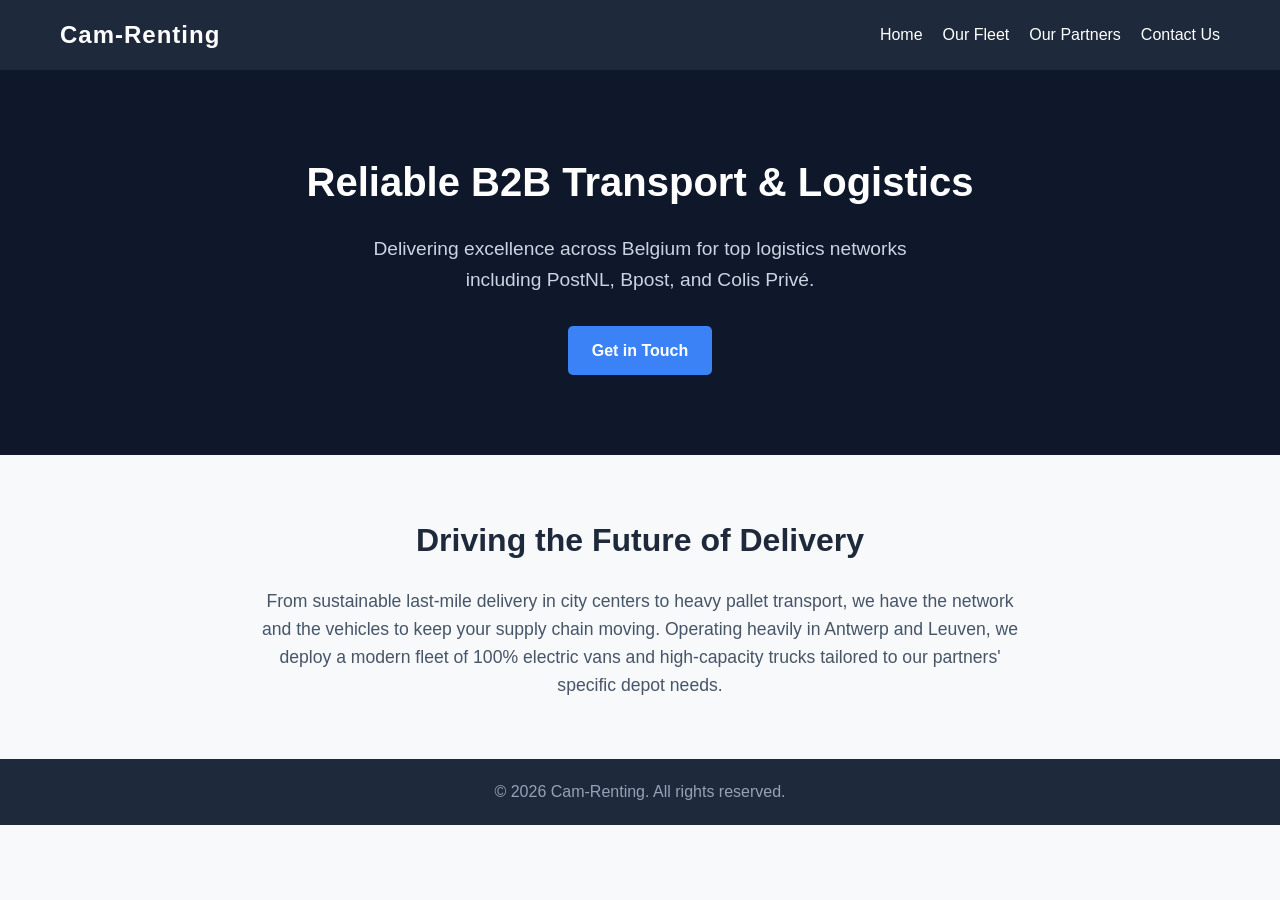
==== index.html @ 55a6c002 "Test Commit" ====
<!DOCTYPE html>
<html lang="en">
<head>
    <meta charset="UTF-8">
    <meta name="viewport" content="width=device-width, initial-scale=1.0">
    <title>Cam-Renting | Professional Transport & Logistics</title>
    <link rel="stylesheet" href="css/style.css">
</head>
<body>
    <header>
        <nav>
            <div class="logo"><strong>Cam-Renting</strong></div>
            <ul>
                <li><a href="index.html">Home</a></li>
                <li><a href="fleet.html">Our Fleet</a></li>
                <li><a href="partners.html">Our Partners</a></li>
                <li><a href="contact.html">Contact Us</a></li>
            </ul>
        </nav>
    </header>

    <main>
        <section class="hero">
            <h1>Reliable B2B Transport & Logistics</h1>
            <p>Delivering excellence across Belgium for top logistics networks including PostNL, Bpost, and Colis Privé.</p>
            <a href="contact.html" class="button">Get in Touch</a>
        </section>

        <section class="overview">
            <h2>Driving the Future of Delivery</h2>
            <p>From sustainable last-mile delivery in city centers to heavy pallet transport, we have the network and the vehicles to keep your supply chain moving. Operating heavily in Antwerp and Leuven, we deploy a modern fleet of 100% electric vans and high-capacity trucks tailored to our partners' specific depot needs.</p>
        </section>
    </main>

    <footer>
        <p>&copy; 2026 Cam-Renting. All rights reserved.</p>
    </footer>
</body>
</html>
---- css/style.css ----
/* Basic Reset */
* {
    margin: 0;
    padding: 0;
    box-sizing: border-box;
    font-family: 'Segoe UI', Tahoma, Geneva, Verdana, sans-serif;
}

body {
    line-height: 1.6;
    color: #333;
    background-color: #f8f9fa;
}

/* Navigation Bar */
header {
    background-color: #1e293b;
    color: white;
    padding: 1rem 0;
}

nav {
    display: flex;
    justify-content: space-between;
    align-items: center;
    max-width: 1200px;
    margin: 0 auto;
    padding: 0 20px;
}

.logo {
    font-size: 1.5rem;
    letter-spacing: 1px;
}

nav ul {
    list-style: none;
    display: flex;
    gap: 20px;
}

nav a {
    color: white;
    text-decoration: none;
    font-weight: 500;
    transition: color 0.3s;
}

nav a:hover {
    color: #3b82f6;
}

/* Hero Section */
.hero {
    background-color: #0f172a;
    color: white;
    text-align: center;
    padding: 80px 20px;
}

.hero h1 {
    font-size: 2.5rem;
    margin-bottom: 20px;
}

.hero p {
    font-size: 1.2rem;
    max-width: 600px;
    margin: 0 auto 30px auto;
    color: #cbd5e1;
}

.button {
    display: inline-block;
    background-color: #3b82f6;
    color: white;
    padding: 12px 24px;
    text-decoration: none;
    border-radius: 5px;
    font-weight: bold;
    transition: background-color 0.3s;
}

.button:hover {
    background-color: #2563eb;
}

/* Overview Section */
.overview {
    max-width: 800px;
    margin: 60px auto;
    padding: 0 20px;
    text-align: center;
}

.overview h2 {
    color: #1e293b;
    margin-bottom: 20px;
    font-size: 2rem;
}

.overview p {
    font-size: 1.1rem;
    color: #475569;
}

/* Footer */
footer {
    text-align: center;
    padding: 20px;
    background-color: #1e293b;
    color: #94a3b8;
    margin-top: 40px;
}
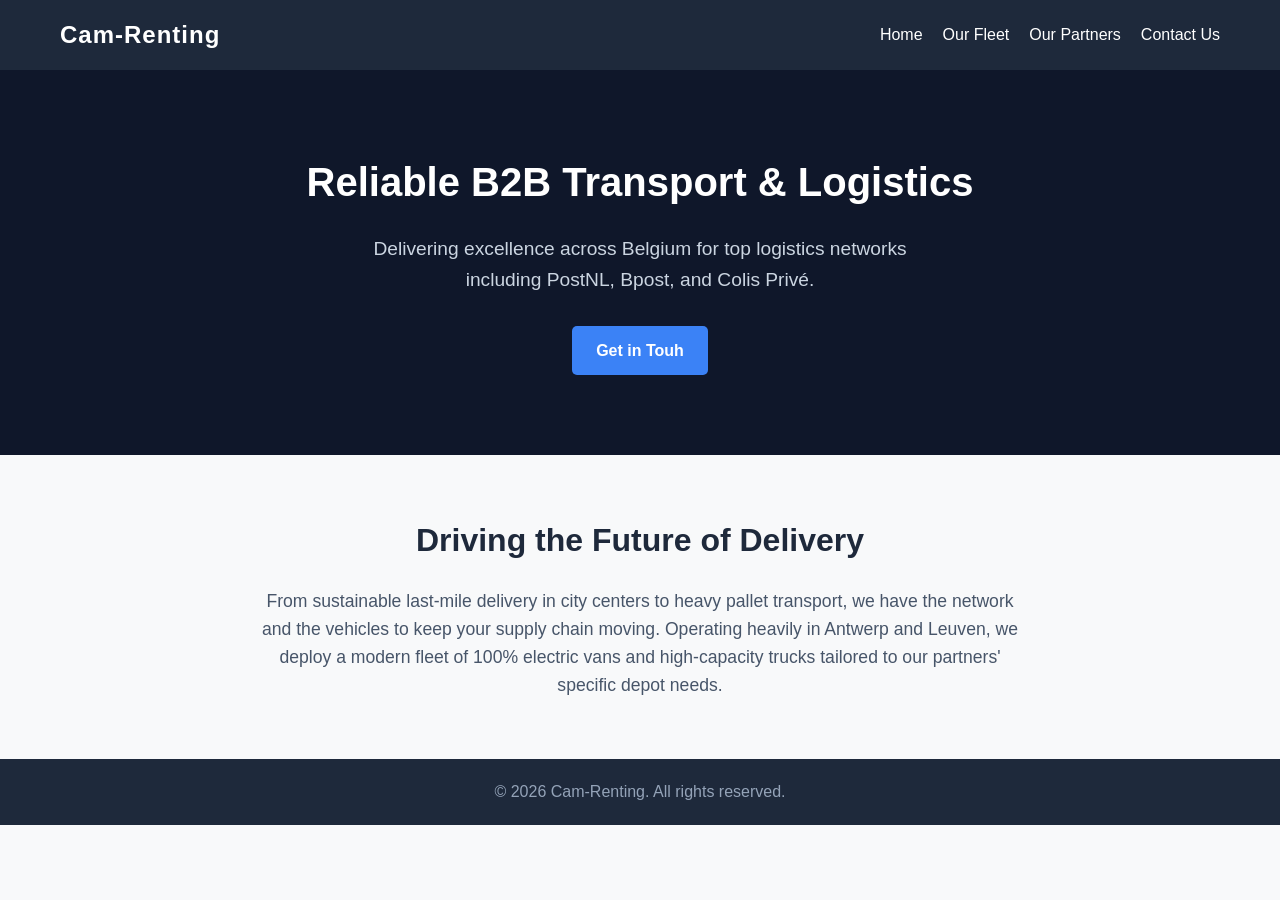
==== commit 3b6fe08b: "text" ====
--- a/index.html
+++ b/index.html
@@ -23,7 +23,7 @@
         <section class="hero">
             <h1>Reliable B2B Transport & Logistics</h1>
             <p>Delivering excellence across Belgium for top logistics networks including PostNL, Bpost, and Colis Privé.</p>
-            <a href="contact.html" class="button">Get in Touch</a>
+            <a href="contact.html" class="button">Get in Touh</a>
         </section>
 
         <section class="overview">
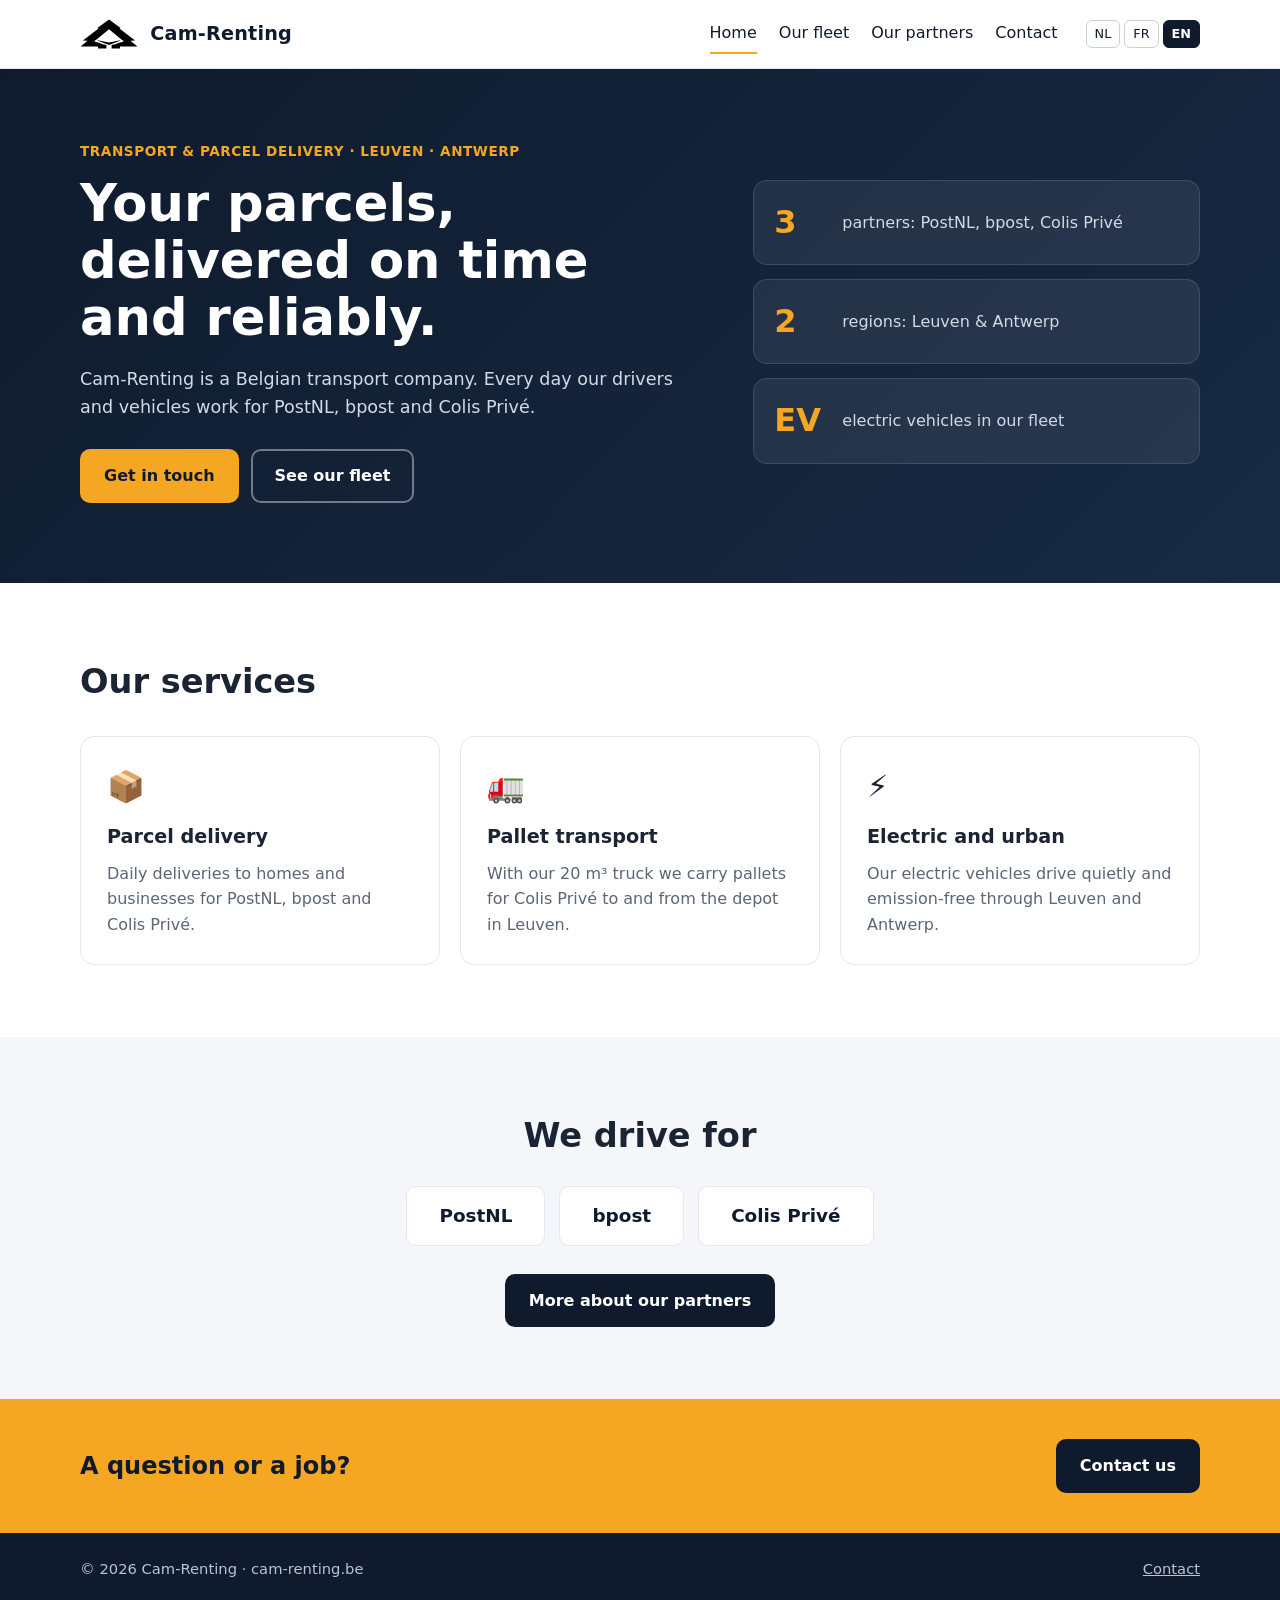
==== commit 867e1818: "Update" ====
--- a/index.html
+++ b/index.html
@@ -1,39 +1,102 @@
-<!DOCTYPE html>
-<html lang="en">
+<!doctype html>
+<html lang="nl">
 <head>
-    <meta charset="UTF-8">
-    <meta name="viewport" content="width=device-width, initial-scale=1.0">
-    <title>Cam-Renting | Professional Transport & Logistics</title>
-    <link rel="stylesheet" href="css/style.css">
+  <meta charset="utf-8">
+  <meta name="viewport" content="width=device-width, initial-scale=1">
+  <title>Cam-Renting – Transport & pakketlevering in Leuven en Antwerpen</title>
+  <meta name="description" content="Cam-Renting verzorgt pakketlevering en transport voor PostNL, bpost en Colis Privé in Leuven en Antwerpen, met bestelwagens, elektrische voertuigen en een 20 m³ camion.">
+  <link rel="icon" href="favicon.svg" type="image/svg+xml">
+  <link rel="stylesheet" href="css/style.css">
 </head>
 <body>
-    <header>
-        <nav>
-            <div class="logo"><strong>Cam-Renting</strong></div>
-            <ul>
-                <li><a href="index.html">Home</a></li>
-                <li><a href="fleet.html">Our Fleet</a></li>
-                <li><a href="partners.html">Our Partners</a></li>
-                <li><a href="contact.html">Contact Us</a></li>
-            </ul>
-        </nav>
-    </header>
 
-    <main>
-        <section class="hero">
-            <h1>Reliable B2B Transport & Logistics</h1>
-            <p>Delivering excellence across Belgium for top logistics networks including PostNL, Bpost, and Colis Privé.</p>
-            <a href="contact.html" class="button">Get in Touh</a>
-        </section>
+<header class="site-header">
+  <div class="wrap bar">
+    <a class="brand" href="index.html" aria-label="Cam-Renting">
+      <img src="logo.svg" alt="" width="56" height="29">
+      <span>Cam-Renting</span>
+    </a>
+    <button class="menu-btn" aria-label="Menu" aria-expanded="false" aria-controls="nav">☰</button>
+    <nav id="nav">
+      <a href="index.html" class="active" data-i18n="nav.home">Home</a>
+      <a href="fleet.html" data-i18n="nav.fleet">Onze vloot</a>
+      <a href="partners.html" data-i18n="nav.partners">Onze partners</a>
+      <a href="contact.html" data-i18n="nav.contact">Contact</a>
+      <div class="lang" role="group" aria-label="Taal / Langue / Language">
+        <button data-lang="nl">NL</button><button data-lang="fr">FR</button><button data-lang="en">EN</button>
+      </div>
+    </nav>
+  </div>
+</header>
 
-        <section class="overview">
-            <h2>Driving the Future of Delivery</h2>
-            <p>From sustainable last-mile delivery in city centers to heavy pallet transport, we have the network and the vehicles to keep your supply chain moving. Operating heavily in Antwerp and Leuven, we deploy a modern fleet of 100% electric vans and high-capacity trucks tailored to our partners' specific depot needs.</p>
-        </section>
-    </main>
+<main>
+  <section class="hero">
+    <div class="wrap hero-inner">
+      <div>
+        <p class="eyebrow" data-i18n="hero.eyebrow">Transport & pakketlevering · Leuven · Antwerpen</p>
+        <h1 data-i18n="hero.title">Uw pakketten, op tijd en betrouwbaar geleverd.</h1>
+        <p class="lead" data-i18n="hero.lead">Cam-Renting is een Belgisch transportbedrijf. Dagelijks rijden onze chauffeurs en voertuigen voor PostNL, bpost en Colis Privé.</p>
+        <div class="cta">
+          <a class="btn primary" href="contact.html" data-i18n="hero.cta1">Neem contact op</a>
+          <a class="btn ghost" href="fleet.html" data-i18n="hero.cta2">Bekijk onze vloot</a>
+        </div>
+      </div>
+      <ul class="stats" aria-label="Cam-Renting">
+        <li><strong>3</strong><span data-i18n="stats.clients">partners: PostNL, bpost, Colis Privé</span></li>
+        <li><strong>2</strong><span data-i18n="stats.cities">regio’s: Leuven & Antwerpen</span></li>
+        <li><strong>EV</strong><span data-i18n="stats.ev">elektrische voertuigen in onze vloot</span></li>
+      </ul>
+    </div>
+  </section>
 
-    <footer>
-        <p>&copy; 2026 Cam-Renting. All rights reserved.</p>
-    </footer>
+  <section class="section">
+    <div class="wrap">
+      <h2 data-i18n="services.title">Onze diensten</h2>
+      <div class="grid three">
+        <article class="card">
+          <div class="ico">📦</div>
+          <h3 data-i18n="services.s1t">Pakketlevering</h3>
+          <p data-i18n="services.s1d">Dagelijkse leveringen aan huis en aan bedrijven, voor PostNL, bpost en Colis Privé.</p>
+        </article>
+        <article class="card">
+          <div class="ico">🚛</div>
+          <h3 data-i18n="services.s2t">Palletvervoer</h3>
+          <p data-i18n="services.s2d">Met onze 20 m³ camion voeren we pallets voor Colis Privé aan en af naar het depot in Leuven.</p>
+        </article>
+        <article class="card">
+          <div class="ico">⚡</div>
+          <h3 data-i18n="services.s3t">Elektrisch en stedelijk</h3>
+          <p data-i18n="services.s3d">Onze elektrische voertuigen rijden stil en uitstootvrij door de steden Leuven en Antwerpen.</p>
+        </article>
+      </div>
+    </div>
+  </section>
+
+  <section class="section alt">
+    <div class="wrap partners">
+      <h2 data-i18n="partners.title">We rijden voor</h2>
+      <ul>
+        <li>PostNL</li><li>bpost</li><li>Colis Privé</li>
+      </ul>
+      <p><a class="btn dark" href="partners.html" data-i18n="partners.more">Meer over onze partners</a></p>
+    </div>
+  </section>
+
+  <section class="band">
+    <div class="wrap band-inner">
+      <h2 data-i18n="band.title">Een vraag of een opdracht?</h2>
+      <a class="btn dark" href="contact.html" data-i18n="band.cta">Contacteer ons</a>
+    </div>
+  </section>
+</main>
+
+<footer class="site-footer">
+  <div class="wrap foot">
+    <p>© <span id="year"></span> Cam-Renting · cam-renting.be</p>
+    <p><a href="contact.html" data-i18n="nav.contact">Contact</a></p>
+  </div>
+</footer>
+
+<script src="js/script.js"></script>
 </body>
-</html>+</html>
--- a/css/style.css
+++ b/css/style.css
@@ -1,114 +1,136 @@
-/* Basic Reset */
-* {
-    margin: 0;
-    padding: 0;
-    box-sizing: border-box;
-    font-family: 'Segoe UI', Tahoma, Geneva, Verdana, sans-serif;
+:root {
+  --navy: #0f1b2d;
+  --navy-2: #182a44;
+  --amber: #f5a623;
+  --amber-d: #d98f10;
+  --ink: #1b2433;
+  --muted: #5b6676;
+  --line: #e3e8ef;
+  --bg: #ffffff;
+  --bg-alt: #f4f6fa;
+  --green: #1f9d6b;
+  --radius: 14px;
 }
 
+* { box-sizing: border-box; }
+html { scroll-behavior: smooth; }
 body {
-    line-height: 1.6;
-    color: #333;
-    background-color: #f8f9fa;
+  margin: 0;
+  font-family: system-ui, -apple-system, "Segoe UI", Roboto, Arial, sans-serif;
+  color: var(--ink);
+  background: var(--bg);
+  line-height: 1.6;
 }
+img, svg { max-width: 100%; }
+a { color: inherit; }
+.wrap { width: min(1120px, 100% - 32px); margin-inline: auto; }
 
-/* Navigation Bar */
-header {
-    background-color: #1e293b;
-    color: white;
-    padding: 1rem 0;
+/* header */
+.site-header { position: sticky; top: 0; z-index: 20; background: #fff; color: var(--navy); border-bottom: 1px solid var(--line); }
+.bar { display: flex; align-items: center; justify-content: space-between; min-height: 68px; gap: 16px; }
+.brand { display: flex; align-items: center; gap: 12px; text-decoration: none; font-weight: 800; font-size: 1.2rem; letter-spacing: .01em; }
+.brand img { display: block; height: 30px; width: auto; }
+nav { display: flex; align-items: center; gap: 22px; }
+nav > a { text-decoration: none; font-weight: 500; padding: 6px 0; border-bottom: 2px solid transparent; }
+nav > a:hover, nav > a.active { border-color: var(--amber); }
+.lang { display: flex; gap: 4px; margin-left: 6px; }
+.lang button {
+  font: inherit; font-size: .8rem; cursor: pointer; color: var(--navy); background: transparent;
+  border: 1px solid #c9d1dd; border-radius: 6px; padding: 3px 8px;
 }
+.lang button.on { background: var(--navy); border-color: var(--navy); color: #fff; font-weight: 700; }
+.menu-btn { display: none; background: none; border: 0; color: var(--navy); font-size: 1.6rem; cursor: pointer; }
 
-nav {
-    display: flex;
-    justify-content: space-between;
-    align-items: center;
-    max-width: 1200px;
-    margin: 0 auto;
-    padding: 0 20px;
+/* hero */
+.hero { background: linear-gradient(135deg, var(--navy) 0%, var(--navy-2) 100%); color: #fff; padding: 72px 0 80px; }
+.hero-inner { display: grid; grid-template-columns: 1.4fr 1fr; gap: 48px; align-items: center; }
+.eyebrow { color: var(--amber); font-weight: 600; letter-spacing: .04em; text-transform: uppercase; font-size: .85rem; margin: 0 0 12px; }
+.hero h1 { font-size: clamp(2rem, 4.5vw, 3.2rem); line-height: 1.12; margin: 0 0 18px; }
+.lead { font-size: 1.1rem; color: #d3dae6; max-width: 56ch; margin: 0 0 28px; }
+.cta { display: flex; flex-wrap: wrap; gap: 12px; }
+.btn {
+  display: inline-block; padding: 12px 22px; border-radius: 10px; font: inherit; font-weight: 600;
+  text-decoration: none; cursor: pointer; border: 2px solid transparent;
 }
+.btn.primary { background: var(--amber); color: var(--navy); }
+.btn.primary:hover { background: var(--amber-d); }
+.btn.ghost { border-color: rgba(255,255,255,.4); color: #fff; }
+.btn.ghost:hover { background: rgba(255,255,255,.1); }
+.btn.dark { background: var(--navy); color: #fff; }
+.btn.dark:hover { background: var(--navy-2); }
 
-.logo {
-    font-size: 1.5rem;
-    letter-spacing: 1px;
+.stats { list-style: none; margin: 0; padding: 0; display: grid; gap: 14px; }
+.stats li { background: rgba(255,255,255,.07); border: 1px solid rgba(255,255,255,.12); border-radius: var(--radius); padding: 16px 20px; display: flex; align-items: center; gap: 16px; }
+.stats strong { font-size: 2rem; color: var(--amber); min-width: 52px; }
+.stats span { color: #d3dae6; }
+
+/* sections */
+.section { padding: 72px 0; }
+.section.alt { background: var(--bg-alt); }
+.section h2 { font-size: clamp(1.5rem, 3vw, 2.1rem); margin: 0 0 12px; }
+.grid { display: grid; gap: 20px; margin-top: 28px; }
+.grid.three { grid-template-columns: repeat(3, 1fr); }
+.grid.fleet { grid-template-columns: repeat(2, 1fr); margin-top: 0; }
+.card { background: #fff; border: 1px solid var(--line); border-radius: var(--radius); padding: 26px; }
+.card h3 { margin: 0 0 8px; font-size: 1.2rem; }
+.card p { margin: 0; color: var(--muted); }
+.ico { font-size: 1.9rem; margin-bottom: 10px; }
+.partner h2 { font-size: 1.5rem; margin-bottom: 10px; }
+
+.vehicle { position: relative; display: grid; grid-template-columns: 120px 1fr; column-gap: 20px; align-items: center; }
+.vehicle .tag { grid-column: 1 / -1; justify-self: start; background: var(--navy); color: #fff; font-size: .78rem; font-weight: 600; padding: 3px 10px; border-radius: 99px; margin-bottom: 14px; }
+.vehicle.ev .tag { background: var(--green); }
+.vehicle .van { grid-row: 2 / span 2; width: 120px; color: var(--navy); }
+.vehicle.ev .van { color: var(--green); }
+.vehicle h3 small { font-weight: 500; color: var(--muted); font-size: .85em; }
+.vehicle.wide { grid-column: 1 / -1; }
+
+.partners { text-align: center; }
+.partners ul { list-style: none; display: flex; flex-wrap: wrap; justify-content: center; gap: 14px; padding: 0; margin: 24px 0 28px; }
+.partners li { border: 1px solid var(--line); border-radius: 10px; padding: 14px 32px; font-weight: 700; font-size: 1.15rem; color: var(--navy); background: #fff; }
+.partners p { margin: 0; }
+
+.band { background: var(--amber); color: var(--navy); padding: 40px 0; }
+.band-inner { display: flex; flex-wrap: wrap; align-items: center; justify-content: space-between; gap: 16px; }
+.band h2 { margin: 0; font-size: 1.5rem; }
+
+/* inner pages */
+.page-title { background: var(--navy); color: #fff; padding: 52px 0; }
+.page-title h1 { margin: 0 0 8px; font-size: 2.2rem; }
+.page-title .lead { margin: 0; }
+
+/* contact */
+.contact-grid { display: grid; grid-template-columns: 1fr 1.4fr; gap: 24px; align-items: start; }
+.contact-grid .card h2 { font-size: 1.4rem; }
+.info dl { margin: 0; }
+.info dt { font-size: .8rem; text-transform: uppercase; letter-spacing: .05em; color: var(--muted); margin-top: 16px; }
+.info dd { margin: 2px 0 0; font-weight: 600; }
+.info a { color: var(--navy); }
+.form label { display: block; font-weight: 600; margin: 14px 0 6px; font-size: .92rem; }
+.form input, .form textarea {
+  width: 100%; font: inherit; padding: 10px 12px; border: 1px solid #c9d1dd; border-radius: 8px; background: #fff;
 }
+.form input:focus, .form textarea:focus { outline: 2px solid var(--amber); border-color: var(--amber); }
+.form .btn { margin-top: 20px; }
+.note { margin-top: 12px; font-size: .92rem; }
+.note.err { color: #b3261e; }
 
-nav ul {
-    list-style: none;
-    display: flex;
-    gap: 20px;
+/* footer */
+.site-footer { background: var(--navy); color: #b9c3d4; padding: 24px 0; font-size: .92rem; }
+.foot { display: flex; justify-content: space-between; flex-wrap: wrap; gap: 8px; }
+.foot p { margin: 0; }
+
+/* mobile */
+@media (max-width: 820px) {
+  .menu-btn { display: block; }
+  nav {
+    display: none; position: absolute; top: 68px; left: 0; right: 0; background: #fff; border-bottom: 1px solid var(--line);
+    flex-direction: column; align-items: flex-start; padding: 16px; gap: 14px;
+  }
+  nav.open { display: flex; }
+  .hero-inner, .contact-grid, .grid.three, .grid.fleet { grid-template-columns: 1fr; }
+  .hero { padding: 48px 0 56px; }
+  .section { padding: 52px 0; }
+  .vehicle { grid-template-columns: 90px 1fr; }
+  .vehicle .van { width: 90px; }
 }
-
-nav a {
-    color: white;
-    text-decoration: none;
-    font-weight: 500;
-    transition: color 0.3s;
-}
-
-nav a:hover {
-    color: #3b82f6;
-}
-
-/* Hero Section */
-.hero {
-    background-color: #0f172a;
-    color: white;
-    text-align: center;
-    padding: 80px 20px;
-}
-
-.hero h1 {
-    font-size: 2.5rem;
-    margin-bottom: 20px;
-}
-
-.hero p {
-    font-size: 1.2rem;
-    max-width: 600px;
-    margin: 0 auto 30px auto;
-    color: #cbd5e1;
-}
-
-.button {
-    display: inline-block;
-    background-color: #3b82f6;
-    color: white;
-    padding: 12px 24px;
-    text-decoration: none;
-    border-radius: 5px;
-    font-weight: bold;
-    transition: background-color 0.3s;
-}
-
-.button:hover {
-    background-color: #2563eb;
-}
-
-/* Overview Section */
-.overview {
-    max-width: 800px;
-    margin: 60px auto;
-    padding: 0 20px;
-    text-align: center;
-}
-
-.overview h2 {
-    color: #1e293b;
-    margin-bottom: 20px;
-    font-size: 2rem;
-}
-
-.overview p {
-    font-size: 1.1rem;
-    color: #475569;
-}
-
-/* Footer */
-footer {
-    text-align: center;
-    padding: 20px;
-    background-color: #1e293b;
-    color: #94a3b8;
-    margin-top: 40px;
-}
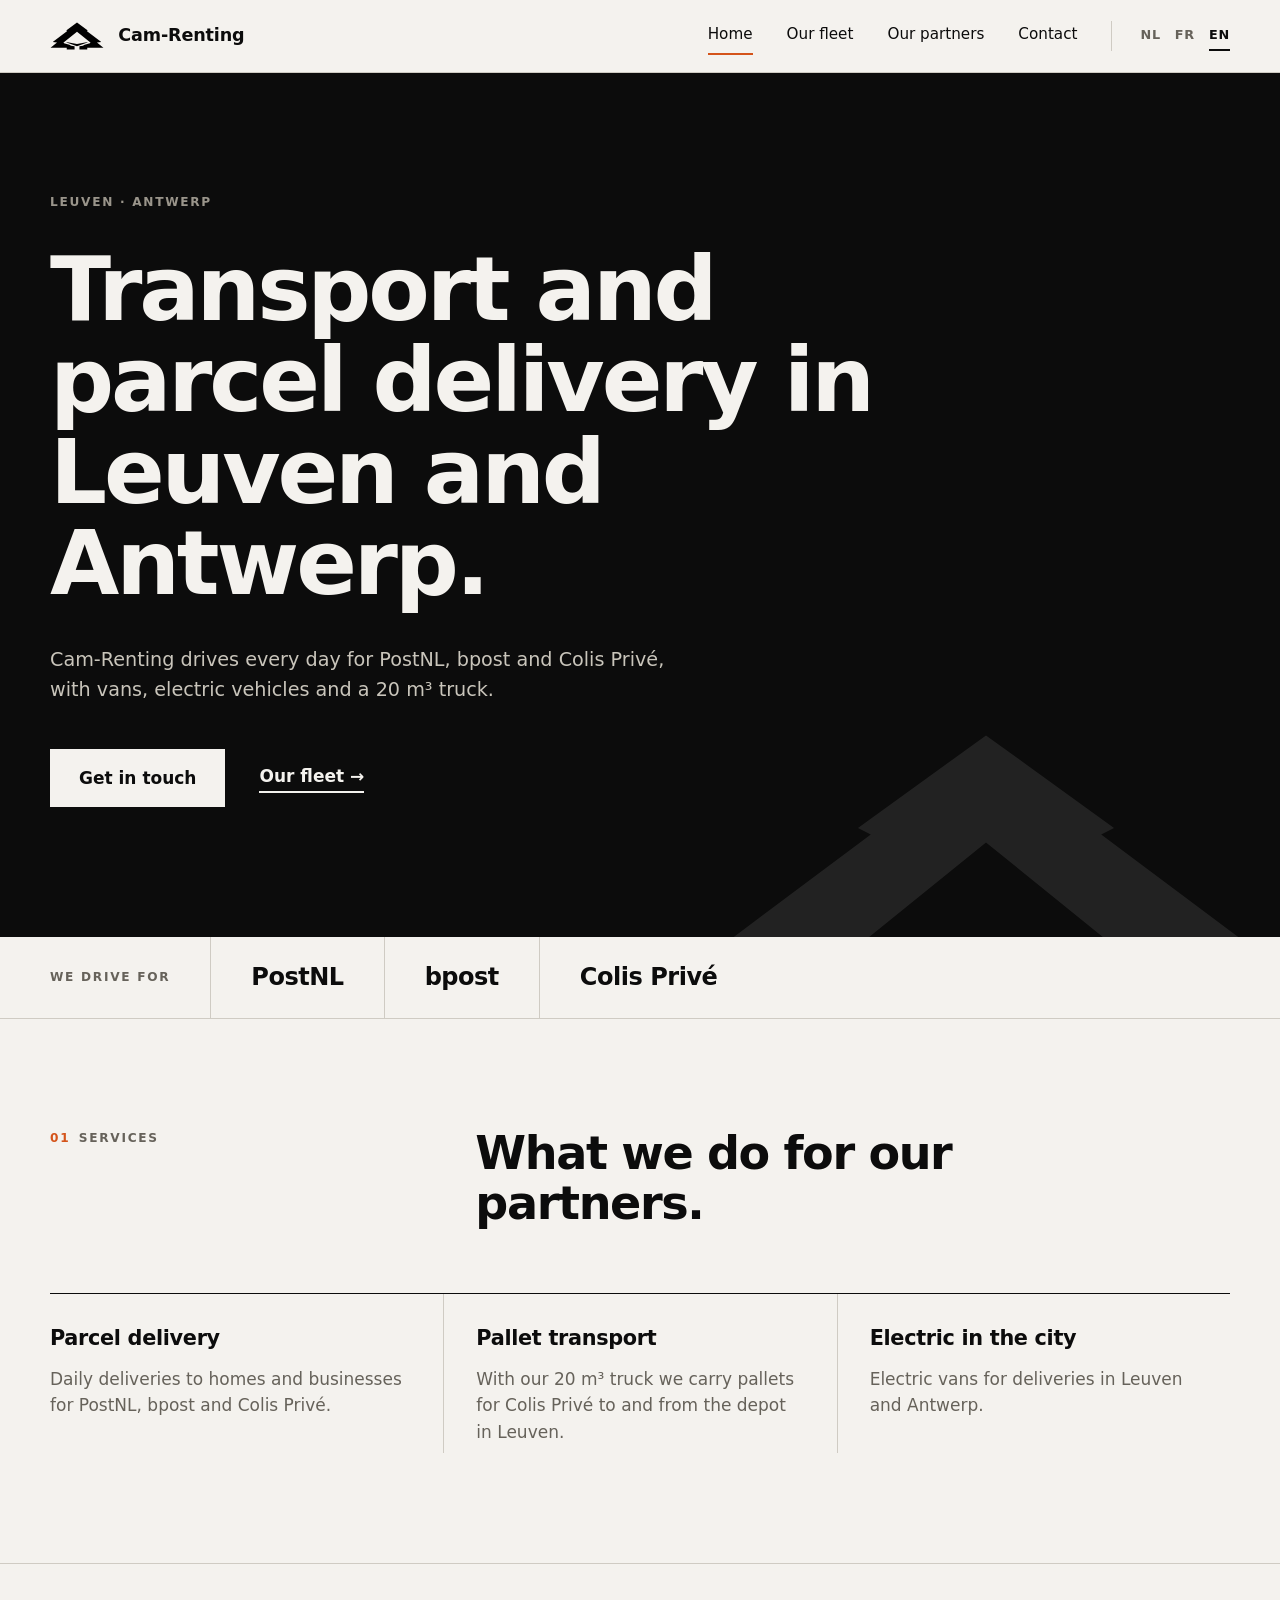
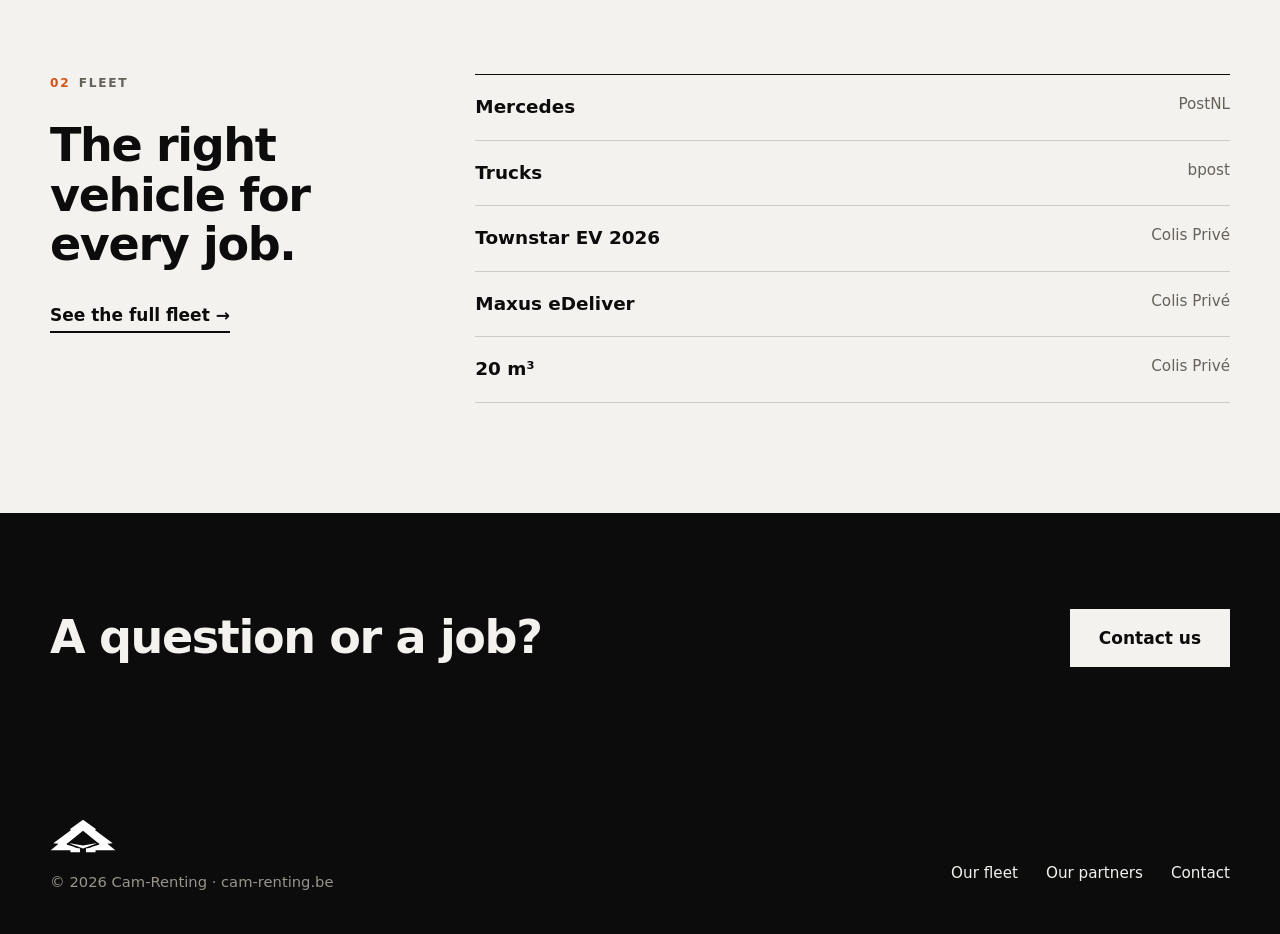
==== commit aaae1913: "yes" ====
--- a/index.html
+++ b/index.html
@@ -3,8 +3,8 @@
 <head>
   <meta charset="utf-8">
   <meta name="viewport" content="width=device-width, initial-scale=1">
-  <title>Cam-Renting – Transport & pakketlevering in Leuven en Antwerpen</title>
-  <meta name="description" content="Cam-Renting verzorgt pakketlevering en transport voor PostNL, bpost en Colis Privé in Leuven en Antwerpen, met bestelwagens, elektrische voertuigen en een 20 m³ camion.">
+  <title>Cam-Renting – Transport en pakketlevering in Leuven en Antwerpen</title>
+  <meta name="description" content="Cam-Renting rijdt dagelijks voor PostNL, bpost en Colis Privé in Leuven en Antwerpen, met bestelwagens, elektrische voertuigen en een camion van 20 m³.">
   <link rel="icon" href="favicon.svg" type="image/svg+xml">
   <link rel="stylesheet" href="css/style.css">
 </head>
@@ -13,10 +13,10 @@
 <header class="site-header">
   <div class="wrap bar">
     <a class="brand" href="index.html" aria-label="Cam-Renting">
-      <img src="logo.svg" alt="" width="56" height="29">
+      <img src="logo.svg" alt="" width="55" height="28">
       <span>Cam-Renting</span>
     </a>
-    <button class="menu-btn" aria-label="Menu" aria-expanded="false" aria-controls="nav">☰</button>
+    <button class="menu-btn" aria-label="Menu" aria-expanded="false" aria-controls="nav" data-i18n="nav.menu">Menu</button>
     <nav id="nav">
       <a href="index.html" class="active" data-i18n="nav.home">Home</a>
       <a href="fleet.html" data-i18n="nav.fleet">Onze vloot</a>
@@ -31,69 +31,84 @@
 
 <main>
   <section class="hero">
-    <div class="wrap hero-inner">
-      <div>
-        <p class="eyebrow" data-i18n="hero.eyebrow">Transport & pakketlevering · Leuven · Antwerpen</p>
-        <h1 data-i18n="hero.title">Uw pakketten, op tijd en betrouwbaar geleverd.</h1>
-        <p class="lead" data-i18n="hero.lead">Cam-Renting is een Belgisch transportbedrijf. Dagelijks rijden onze chauffeurs en voertuigen voor PostNL, bpost en Colis Privé.</p>
-        <div class="cta">
-          <a class="btn primary" href="contact.html" data-i18n="hero.cta1">Neem contact op</a>
-          <a class="btn ghost" href="fleet.html" data-i18n="hero.cta2">Bekijk onze vloot</a>
-        </div>
+    <img class="mark" src="logo.svg" alt="">
+    <div class="wrap">
+      <p class="label" data-i18n="hero.eyebrow">Leuven · Antwerpen</p>
+      <h1 data-i18n="hero.title">Transport en pakketlevering in Leuven en Antwerpen.</h1>
+      <p class="lead" data-i18n="hero.lead">Cam-Renting rijdt dagelijks voor PostNL, bpost en Colis Privé, met bestelwagens, elektrische voertuigen en een camion van 20 m³.</p>
+      <div class="cta">
+        <a class="btn light" href="contact.html" data-i18n="hero.cta1">Neem contact op</a>
+        <a class="link" href="fleet.html" data-i18n="hero.cta2">Onze vloot</a>
       </div>
-      <ul class="stats" aria-label="Cam-Renting">
-        <li><strong>3</strong><span data-i18n="stats.clients">partners: PostNL, bpost, Colis Privé</span></li>
-        <li><strong>2</strong><span data-i18n="stats.cities">regio’s: Leuven & Antwerpen</span></li>
-        <li><strong>EV</strong><span data-i18n="stats.ev">elektrische voertuigen in onze vloot</span></li>
-      </ul>
+    </div>
+  </section>
+
+  <section class="clients">
+    <div class="wrap">
+      <p class="label" data-i18n="clients.label">Wij rijden voor</p>
+      <ul><li>PostNL</li><li>bpost</li><li>Colis Privé</li></ul>
     </div>
   </section>
 
   <section class="section">
     <div class="wrap">
-      <h2 data-i18n="services.title">Onze diensten</h2>
-      <div class="grid three">
-        <article class="card">
-          <div class="ico">📦</div>
+      <div class="section-head">
+        <p class="label"><b>01</b><span data-i18n="services.label">Diensten</span></p>
+        <h2 data-i18n="services.title">Wat we voor onze partners doen.</h2>
+      </div>
+      <div class="cols">
+        <div class="col">
           <h3 data-i18n="services.s1t">Pakketlevering</h3>
           <p data-i18n="services.s1d">Dagelijkse leveringen aan huis en aan bedrijven, voor PostNL, bpost en Colis Privé.</p>
-        </article>
-        <article class="card">
-          <div class="ico">🚛</div>
+        </div>
+        <div class="col">
           <h3 data-i18n="services.s2t">Palletvervoer</h3>
-          <p data-i18n="services.s2d">Met onze 20 m³ camion voeren we pallets voor Colis Privé aan en af naar het depot in Leuven.</p>
-        </article>
-        <article class="card">
-          <div class="ico">⚡</div>
-          <h3 data-i18n="services.s3t">Elektrisch en stedelijk</h3>
-          <p data-i18n="services.s3d">Onze elektrische voertuigen rijden stil en uitstootvrij door de steden Leuven en Antwerpen.</p>
-        </article>
+          <p data-i18n="services.s2d">Met onze camion van 20 m³ voeren we pallets voor Colis Privé aan en af naar het depot in Leuven.</p>
+        </div>
+        <div class="col">
+          <h3 data-i18n="services.s3t">Elektrisch in de stad</h3>
+          <p data-i18n="services.s3d">Elektrische bestelwagens voor leveringen in Leuven en Antwerpen.</p>
+        </div>
       </div>
     </div>
   </section>
 
-  <section class="section alt">
-    <div class="wrap partners">
-      <h2 data-i18n="partners.title">We rijden voor</h2>
+  <section class="section">
+    <div class="wrap teaser">
+      <div>
+        <p class="label"><b>02</b><span data-i18n="fleet.label">Vloot</span></p>
+        <h2 data-i18n="fleet.teaser">Het juiste voertuig voor elke opdracht.</h2>
+        <a class="link" href="fleet.html" data-i18n="fleet.all">Bekijk de volledige vloot</a>
+      </div>
       <ul>
-        <li>PostNL</li><li>bpost</li><li>Colis Privé</li>
+        <li><b>Mercedes</b> <span>PostNL</span></li>
+        <li><b data-i18n="fleet.v2t">Vrachtwagens</b> <span>bpost</span></li>
+        <li><b>Townstar EV 2026</b> <span>Colis Privé</span></li>
+        <li><b>Maxus eDeliver</b> <span>Colis Privé</span></li>
+        <li><b>20 m³</b> <span>Colis Privé</span></li>
       </ul>
-      <p><a class="btn dark" href="partners.html" data-i18n="partners.more">Meer over onze partners</a></p>
     </div>
   </section>
 
-  <section class="band">
-    <div class="wrap band-inner">
+  <section class="cta-band">
+    <div class="wrap">
       <h2 data-i18n="band.title">Een vraag of een opdracht?</h2>
-      <a class="btn dark" href="contact.html" data-i18n="band.cta">Contacteer ons</a>
+      <a class="btn light" href="contact.html" data-i18n="band.cta">Contacteer ons</a>
     </div>
   </section>
 </main>
 
 <footer class="site-footer">
   <div class="wrap foot">
-    <p>© <span id="year"></span> Cam-Renting · cam-renting.be</p>
-    <p><a href="contact.html" data-i18n="nav.contact">Contact</a></p>
+    <div>
+      <img src="logo.svg" alt="Cam-Renting" width="66" height="34">
+      <p>© <span id="year"></span> Cam-Renting · cam-renting.be</p>
+    </div>
+    <nav>
+      <a href="fleet.html" data-i18n="nav.fleet">Onze vloot</a>
+      <a href="partners.html" data-i18n="nav.partners">Onze partners</a>
+      <a href="contact.html" data-i18n="nav.contact">Contact</a>
+    </nav>
   </div>
 </footer>
 
--- a/css/style.css
+++ b/css/style.css
@@ -1,136 +1,178 @@
 :root {
-  --navy: #0f1b2d;
-  --navy-2: #182a44;
-  --amber: #f5a623;
-  --amber-d: #d98f10;
-  --ink: #1b2433;
-  --muted: #5b6676;
-  --line: #e3e8ef;
-  --bg: #ffffff;
-  --bg-alt: #f4f6fa;
-  --green: #1f9d6b;
-  --radius: 14px;
+  --ink: #0c0c0c;
+  --paper: #f4f2ee;
+  --white: #ffffff;
+  --rule: #cfcbc3;
+  --muted: #66625a;
+  --accent: #d4541a;
+  --max: 1180px;
 }
 
 * { box-sizing: border-box; }
 html { scroll-behavior: smooth; }
 body {
   margin: 0;
-  font-family: system-ui, -apple-system, "Segoe UI", Roboto, Arial, sans-serif;
+  font-family: system-ui, -apple-system, "Segoe UI", Roboto, "Helvetica Neue", Arial, sans-serif;
+  font-size: 17px;
+  line-height: 1.55;
   color: var(--ink);
-  background: var(--bg);
-  line-height: 1.6;
+  background: var(--paper);
+  -webkit-font-smoothing: antialiased;
 }
-img, svg { max-width: 100%; }
+img { max-width: 100%; display: block; }
 a { color: inherit; }
-.wrap { width: min(1120px, 100% - 32px); margin-inline: auto; }
+h1, h2, h3, p { margin: 0; }
+.wrap { width: min(var(--max), 100% - 48px); margin-inline: auto; }
 
-/* header */
-.site-header { position: sticky; top: 0; z-index: 20; background: #fff; color: var(--navy); border-bottom: 1px solid var(--line); }
-.bar { display: flex; align-items: center; justify-content: space-between; min-height: 68px; gap: 16px; }
-.brand { display: flex; align-items: center; gap: 12px; text-decoration: none; font-weight: 800; font-size: 1.2rem; letter-spacing: .01em; }
-.brand img { display: block; height: 30px; width: auto; }
-nav { display: flex; align-items: center; gap: 22px; }
-nav > a { text-decoration: none; font-weight: 500; padding: 6px 0; border-bottom: 2px solid transparent; }
-nav > a:hover, nav > a.active { border-color: var(--amber); }
-.lang { display: flex; gap: 4px; margin-left: 6px; }
+.label {
+  font-size: .76rem; letter-spacing: .14em; text-transform: uppercase; color: var(--muted); font-weight: 600;
+}
+.label b { color: var(--accent); margin-right: .7em; font-weight: 700; }
+
+/* ---------- header ---------- */
+.site-header { position: sticky; top: 0; z-index: 30; background: var(--paper); border-bottom: 1px solid var(--rule); }
+.bar { display: flex; align-items: center; justify-content: space-between; height: 72px; gap: 24px; }
+.brand { display: flex; align-items: center; gap: 14px; text-decoration: none; font-weight: 700; font-size: 1.1rem; letter-spacing: -.01em; }
+.brand img { height: 28px; width: auto; }
+nav { display: flex; align-items: center; gap: 34px; }
+nav > a { text-decoration: none; font-size: .95rem; font-weight: 500; padding: 6px 0; border-bottom: 2px solid transparent; }
+nav > a:hover { border-color: var(--ink); }
+nav > a.active { border-color: var(--accent); }
+.lang { display: flex; gap: 14px; padding-left: 28px; border-left: 1px solid var(--rule); }
 .lang button {
-  font: inherit; font-size: .8rem; cursor: pointer; color: var(--navy); background: transparent;
-  border: 1px solid #c9d1dd; border-radius: 6px; padding: 3px 8px;
+  font: inherit; font-size: .8rem; font-weight: 600; letter-spacing: .06em; cursor: pointer;
+  color: var(--muted); background: none; border: 0; padding: 4px 0; border-bottom: 2px solid transparent;
 }
-.lang button.on { background: var(--navy); border-color: var(--navy); color: #fff; font-weight: 700; }
-.menu-btn { display: none; background: none; border: 0; color: var(--navy); font-size: 1.6rem; cursor: pointer; }
+.lang button:hover { color: var(--ink); }
+.lang button.on { color: var(--ink); border-color: var(--ink); }
+.menu-btn { display: none; background: none; border: 0; padding: 8px 0; font: inherit; font-weight: 600; cursor: pointer; color: var(--ink); }
 
-/* hero */
-.hero { background: linear-gradient(135deg, var(--navy) 0%, var(--navy-2) 100%); color: #fff; padding: 72px 0 80px; }
-.hero-inner { display: grid; grid-template-columns: 1.4fr 1fr; gap: 48px; align-items: center; }
-.eyebrow { color: var(--amber); font-weight: 600; letter-spacing: .04em; text-transform: uppercase; font-size: .85rem; margin: 0 0 12px; }
-.hero h1 { font-size: clamp(2rem, 4.5vw, 3.2rem); line-height: 1.12; margin: 0 0 18px; }
-.lead { font-size: 1.1rem; color: #d3dae6; max-width: 56ch; margin: 0 0 28px; }
-.cta { display: flex; flex-wrap: wrap; gap: 12px; }
+/* ---------- buttons / links ---------- */
 .btn {
-  display: inline-block; padding: 12px 22px; border-radius: 10px; font: inherit; font-weight: 600;
-  text-decoration: none; cursor: pointer; border: 2px solid transparent;
+  display: inline-block; padding: 15px 28px; font: inherit; font-weight: 600; text-decoration: none;
+  cursor: pointer; border: 1px solid transparent; transition: background .15s, color .15s;
 }
-.btn.primary { background: var(--amber); color: var(--navy); }
-.btn.primary:hover { background: var(--amber-d); }
-.btn.ghost { border-color: rgba(255,255,255,.4); color: #fff; }
-.btn.ghost:hover { background: rgba(255,255,255,.1); }
-.btn.dark { background: var(--navy); color: #fff; }
-.btn.dark:hover { background: var(--navy-2); }
+.btn.light { background: var(--paper); color: var(--ink); }
+.btn.light:hover { background: var(--white); }
+.btn.dark { background: var(--ink); color: var(--paper); }
+.btn.dark:hover { background: #2a2a2a; }
+.link { font-weight: 600; text-decoration: none; border-bottom: 2px solid currentColor; padding-bottom: 2px; }
+.link::after { content: " \2192"; }
+.link:hover { color: var(--accent); }
 
-.stats { list-style: none; margin: 0; padding: 0; display: grid; gap: 14px; }
-.stats li { background: rgba(255,255,255,.07); border: 1px solid rgba(255,255,255,.12); border-radius: var(--radius); padding: 16px 20px; display: flex; align-items: center; gap: 16px; }
-.stats strong { font-size: 2rem; color: var(--amber); min-width: 52px; }
-.stats span { color: #d3dae6; }
+/* ---------- hero ---------- */
+.hero { position: relative; overflow: hidden; background: var(--ink); color: var(--paper); padding: 120px 0 130px; }
+.hero .mark { position: absolute; right: -2%; bottom: -14%; width: min(640px, 62vw); filter: invert(1); opacity: .09; pointer-events: none; }
+.hero .wrap { position: relative; }
+.hero .label { color: #9a958b; margin-bottom: 32px; }
+.hero h1 { font-size: clamp(2.6rem, 7vw, 5.6rem); line-height: 1.02; letter-spacing: -.035em; font-weight: 700; max-width: 14ch; }
+.hero .lead { margin-top: 36px; max-width: 52ch; font-size: 1.2rem; color: #c9c5bb; }
+.hero .cta { margin-top: 44px; display: flex; flex-wrap: wrap; align-items: center; gap: 34px; }
+.hero .link:hover { color: var(--paper); border-color: var(--accent); }
 
-/* sections */
-.section { padding: 72px 0; }
-.section.alt { background: var(--bg-alt); }
-.section h2 { font-size: clamp(1.5rem, 3vw, 2.1rem); margin: 0 0 12px; }
-.grid { display: grid; gap: 20px; margin-top: 28px; }
-.grid.three { grid-template-columns: repeat(3, 1fr); }
-.grid.fleet { grid-template-columns: repeat(2, 1fr); margin-top: 0; }
-.card { background: #fff; border: 1px solid var(--line); border-radius: var(--radius); padding: 26px; }
-.card h3 { margin: 0 0 8px; font-size: 1.2rem; }
-.card p { margin: 0; color: var(--muted); }
-.ico { font-size: 1.9rem; margin-bottom: 10px; }
-.partner h2 { font-size: 1.5rem; margin-bottom: 10px; }
+/* ---------- client strip ---------- */
+.clients { border-bottom: 1px solid var(--rule); }
+.clients .wrap { display: flex; flex-wrap: wrap; align-items: center; }
+.clients .label { padding: 30px 40px 30px 0; }
+.clients ul { list-style: none; display: flex; flex-wrap: wrap; margin: 0; padding: 0; }
+.clients li { font-size: 1.5rem; font-weight: 700; letter-spacing: -.02em; padding: 22px 40px; border-left: 1px solid var(--rule); }
 
-.vehicle { position: relative; display: grid; grid-template-columns: 120px 1fr; column-gap: 20px; align-items: center; }
-.vehicle .tag { grid-column: 1 / -1; justify-self: start; background: var(--navy); color: #fff; font-size: .78rem; font-weight: 600; padding: 3px 10px; border-radius: 99px; margin-bottom: 14px; }
-.vehicle.ev .tag { background: var(--green); }
-.vehicle .van { grid-row: 2 / span 2; width: 120px; color: var(--navy); }
-.vehicle.ev .van { color: var(--green); }
-.vehicle h3 small { font-weight: 500; color: var(--muted); font-size: .85em; }
-.vehicle.wide { grid-column: 1 / -1; }
+/* ---------- sections ---------- */
+.section { padding: 110px 0; }
+.section + .section { border-top: 1px solid var(--rule); }
+.section-head { display: grid; grid-template-columns: 1fr 2fr; gap: 48px; margin-bottom: 64px; }
+.section-head h2 { font-size: clamp(1.9rem, 3.6vw, 3rem); line-height: 1.08; letter-spacing: -.03em; font-weight: 700; max-width: 18ch; }
 
-.partners { text-align: center; }
-.partners ul { list-style: none; display: flex; flex-wrap: wrap; justify-content: center; gap: 14px; padding: 0; margin: 24px 0 28px; }
-.partners li { border: 1px solid var(--line); border-radius: 10px; padding: 14px 32px; font-weight: 700; font-size: 1.15rem; color: var(--navy); background: #fff; }
-.partners p { margin: 0; }
+.cols { display: grid; grid-template-columns: repeat(3, 1fr); gap: 0; border-top: 1px solid var(--ink); }
+.col { padding: 28px 32px 8px 0; }
+.col + .col { padding-left: 32px; border-left: 1px solid var(--rule); }
+.col h3 { font-size: 1.3rem; letter-spacing: -.015em; margin-bottom: 12px; }
+.col p { color: var(--muted); max-width: 34ch; }
 
-.band { background: var(--amber); color: var(--navy); padding: 40px 0; }
-.band-inner { display: flex; flex-wrap: wrap; align-items: center; justify-content: space-between; gap: 16px; }
-.band h2 { margin: 0; font-size: 1.5rem; }
+/* ---------- fleet list ---------- */
+.rows { border-top: 1px solid var(--ink); }
+.row { display: grid; grid-template-columns: 1.1fr 1.7fr 1fr; gap: 32px; padding: 30px 0; border-bottom: 1px solid var(--rule); align-items: baseline; }
+.row h3 { font-size: 1.7rem; letter-spacing: -.025em; line-height: 1.15; }
+.row h3 small { font-size: .55em; font-weight: 600; color: var(--muted); letter-spacing: 0; margin-left: .4em; }
+.row .ev { display: block; margin-top: 8px; font-size: .74rem; letter-spacing: .14em; text-transform: uppercase; font-weight: 700; color: var(--accent); }
+.row p { color: var(--muted); max-width: 46ch; }
+.row .meta { font-weight: 600; font-size: .95rem; }
+.row .meta span { display: block; color: var(--muted); font-weight: 400; }
 
-/* inner pages */
-.page-title { background: var(--navy); color: #fff; padding: 52px 0; }
-.page-title h1 { margin: 0 0 8px; font-size: 2.2rem; }
-.page-title .lead { margin: 0; }
+.teaser { display: grid; grid-template-columns: 1fr 2fr; gap: 48px; }
+.teaser h2 { margin-top: 28px; font-size: clamp(1.9rem, 3.6vw, 3rem); line-height: 1.08; letter-spacing: -.03em; max-width: 12ch; }
+.teaser li b { font-weight: 600; }
+.partner-row li b { font-weight: 600; }
+.teaser ul { list-style: none; margin: 0; padding: 0; border-top: 1px solid var(--ink); }
+.teaser li { display: flex; justify-content: space-between; gap: 24px; padding: 18px 0; border-bottom: 1px solid var(--rule); font-weight: 600; font-size: 1.15rem; }
+.teaser li span { color: var(--muted); font-weight: 400; font-size: .95rem; }
+.teaser .link { display: inline-block; margin-top: 32px; }
 
-/* contact */
-.contact-grid { display: grid; grid-template-columns: 1fr 1.4fr; gap: 24px; align-items: start; }
-.contact-grid .card h2 { font-size: 1.4rem; }
-.info dl { margin: 0; }
-.info dt { font-size: .8rem; text-transform: uppercase; letter-spacing: .05em; color: var(--muted); margin-top: 16px; }
-.info dd { margin: 2px 0 0; font-weight: 600; }
-.info a { color: var(--navy); }
-.form label { display: block; font-weight: 600; margin: 14px 0 6px; font-size: .92rem; }
+/* ---------- call to action ---------- */
+.cta-band { background: var(--ink); color: var(--paper); padding: 96px 0; }
+.cta-band .wrap { display: flex; flex-wrap: wrap; align-items: center; justify-content: space-between; gap: 32px; }
+.cta-band h2 { font-size: clamp(1.8rem, 3.6vw, 2.9rem); letter-spacing: -.03em; line-height: 1.08; max-width: 16ch; }
+
+/* ---------- inner pages ---------- */
+.page-head { padding: 96px 0 72px; border-bottom: 1px solid var(--rule); }
+.page-head .label { margin-bottom: 28px; }
+.page-head h1 { font-size: clamp(2.4rem, 6vw, 4.6rem); line-height: 1.03; letter-spacing: -.035em; font-weight: 700; }
+.page-head p { margin-top: 28px; font-size: 1.15rem; color: var(--muted); max-width: 52ch; }
+.page-body { padding: 72px 0 110px; }
+
+.partner-row { display: grid; grid-template-columns: 1fr 1.6fr; gap: 48px; padding: 44px 0; border-bottom: 1px solid var(--rule); }
+.partner-row:first-child { border-top: 1px solid var(--ink); }
+.partner-row h2 { font-size: clamp(2rem, 4vw, 3rem); letter-spacing: -.035em; line-height: 1.05; }
+.partner-row p { color: var(--muted); max-width: 52ch; }
+.partner-row ul { list-style: none; margin: 20px 0 0; padding: 0; }
+.partner-row li { padding: 10px 0; border-top: 1px solid var(--rule); font-weight: 600; display: flex; justify-content: space-between; gap: 16px; }
+.partner-row li span { font-weight: 400; color: var(--muted); }
+
+/* ---------- contact ---------- */
+.contact-grid { display: grid; grid-template-columns: 1fr 1.5fr; gap: 80px; align-items: start; }
+.info dl { margin: 0; border-top: 1px solid var(--ink); }
+.info dt { font-size: .76rem; letter-spacing: .14em; text-transform: uppercase; color: var(--muted); font-weight: 600; padding-top: 18px; }
+.info dd { margin: 4px 0 0; padding-bottom: 18px; border-bottom: 1px solid var(--rule); font-size: 1.15rem; font-weight: 600; }
+.info a { text-decoration: none; border-bottom: 2px solid var(--accent); }
+.form { border-top: 1px solid var(--ink); padding-top: 8px; }
+.form label { display: block; font-size: .76rem; letter-spacing: .14em; text-transform: uppercase; color: var(--muted); font-weight: 600; margin: 24px 0 8px; }
 .form input, .form textarea {
-  width: 100%; font: inherit; padding: 10px 12px; border: 1px solid #c9d1dd; border-radius: 8px; background: #fff;
+  width: 100%; font: inherit; color: var(--ink); padding: 14px 16px; background: var(--white);
+  border: 1px solid var(--rule); border-radius: 0;
 }
-.form input:focus, .form textarea:focus { outline: 2px solid var(--amber); border-color: var(--amber); }
-.form .btn { margin-top: 20px; }
-.note { margin-top: 12px; font-size: .92rem; }
-.note.err { color: #b3261e; }
+.form input:focus, .form textarea:focus { outline: 2px solid var(--ink); outline-offset: -1px; border-color: var(--ink); }
+.form textarea { resize: vertical; }
+.form .btn { margin-top: 28px; }
+.note { margin-top: 16px; font-size: .95rem; }
+.note.err { color: #a8321a; }
 
-/* footer */
-.site-footer { background: var(--navy); color: #b9c3d4; padding: 24px 0; font-size: .92rem; }
-.foot { display: flex; justify-content: space-between; flex-wrap: wrap; gap: 8px; }
-.foot p { margin: 0; }
+/* ---------- footer ---------- */
+.site-footer { background: var(--ink); color: #9a958b; padding: 56px 0 40px; font-size: .92rem; }
+.foot { display: flex; flex-wrap: wrap; justify-content: space-between; align-items: flex-end; gap: 32px; }
+.foot img { height: 34px; width: auto; filter: invert(1); margin-bottom: 18px; }
+.foot nav { gap: 28px; }
+.foot nav a { color: var(--paper); }
+.foot nav a:hover { border-color: var(--paper); }
 
-/* mobile */
-@media (max-width: 820px) {
+/* ---------- small screens ---------- */
+@media (max-width: 900px) {
   .menu-btn { display: block; }
   nav {
-    display: none; position: absolute; top: 68px; left: 0; right: 0; background: #fff; border-bottom: 1px solid var(--line);
-    flex-direction: column; align-items: flex-start; padding: 16px; gap: 14px;
+    display: none; position: absolute; top: 72px; left: 0; right: 0; background: var(--paper);
+    border-bottom: 1px solid var(--rule); flex-direction: column; align-items: flex-start; gap: 18px; padding: 24px;
   }
   nav.open { display: flex; }
-  .hero-inner, .contact-grid, .grid.three, .grid.fleet { grid-template-columns: 1fr; }
-  .hero { padding: 48px 0 56px; }
-  .section { padding: 52px 0; }
-  .vehicle { grid-template-columns: 90px 1fr; }
-  .vehicle .van { width: 90px; }
+  .lang { padding-left: 0; border-left: 0; }
+  .hero { padding: 80px 0 90px; }
+  .section { padding: 72px 0; }
+  .section-head, .teaser, .contact-grid, .partner-row { grid-template-columns: 1fr; gap: 28px; }
+  .section-head { margin-bottom: 40px; }
+  .cols { grid-template-columns: 1fr; }
+  .col, .col + .col { padding: 24px 0; border-left: 0; border-bottom: 1px solid var(--rule); }
+  .row { grid-template-columns: 1fr; gap: 10px; }
+  .clients li { padding: 18px 24px; font-size: 1.2rem; }
+  .clients .label { width: 100%; padding: 22px 0 6px; }
+  .clients li:first-child { border-left: 0; padding-left: 0; }
+  .page-head { padding: 64px 0 48px; }
+  .site-footer .foot nav { flex-direction: row; background: none; border: 0; padding: 0; position: static; display: flex; }
 }
